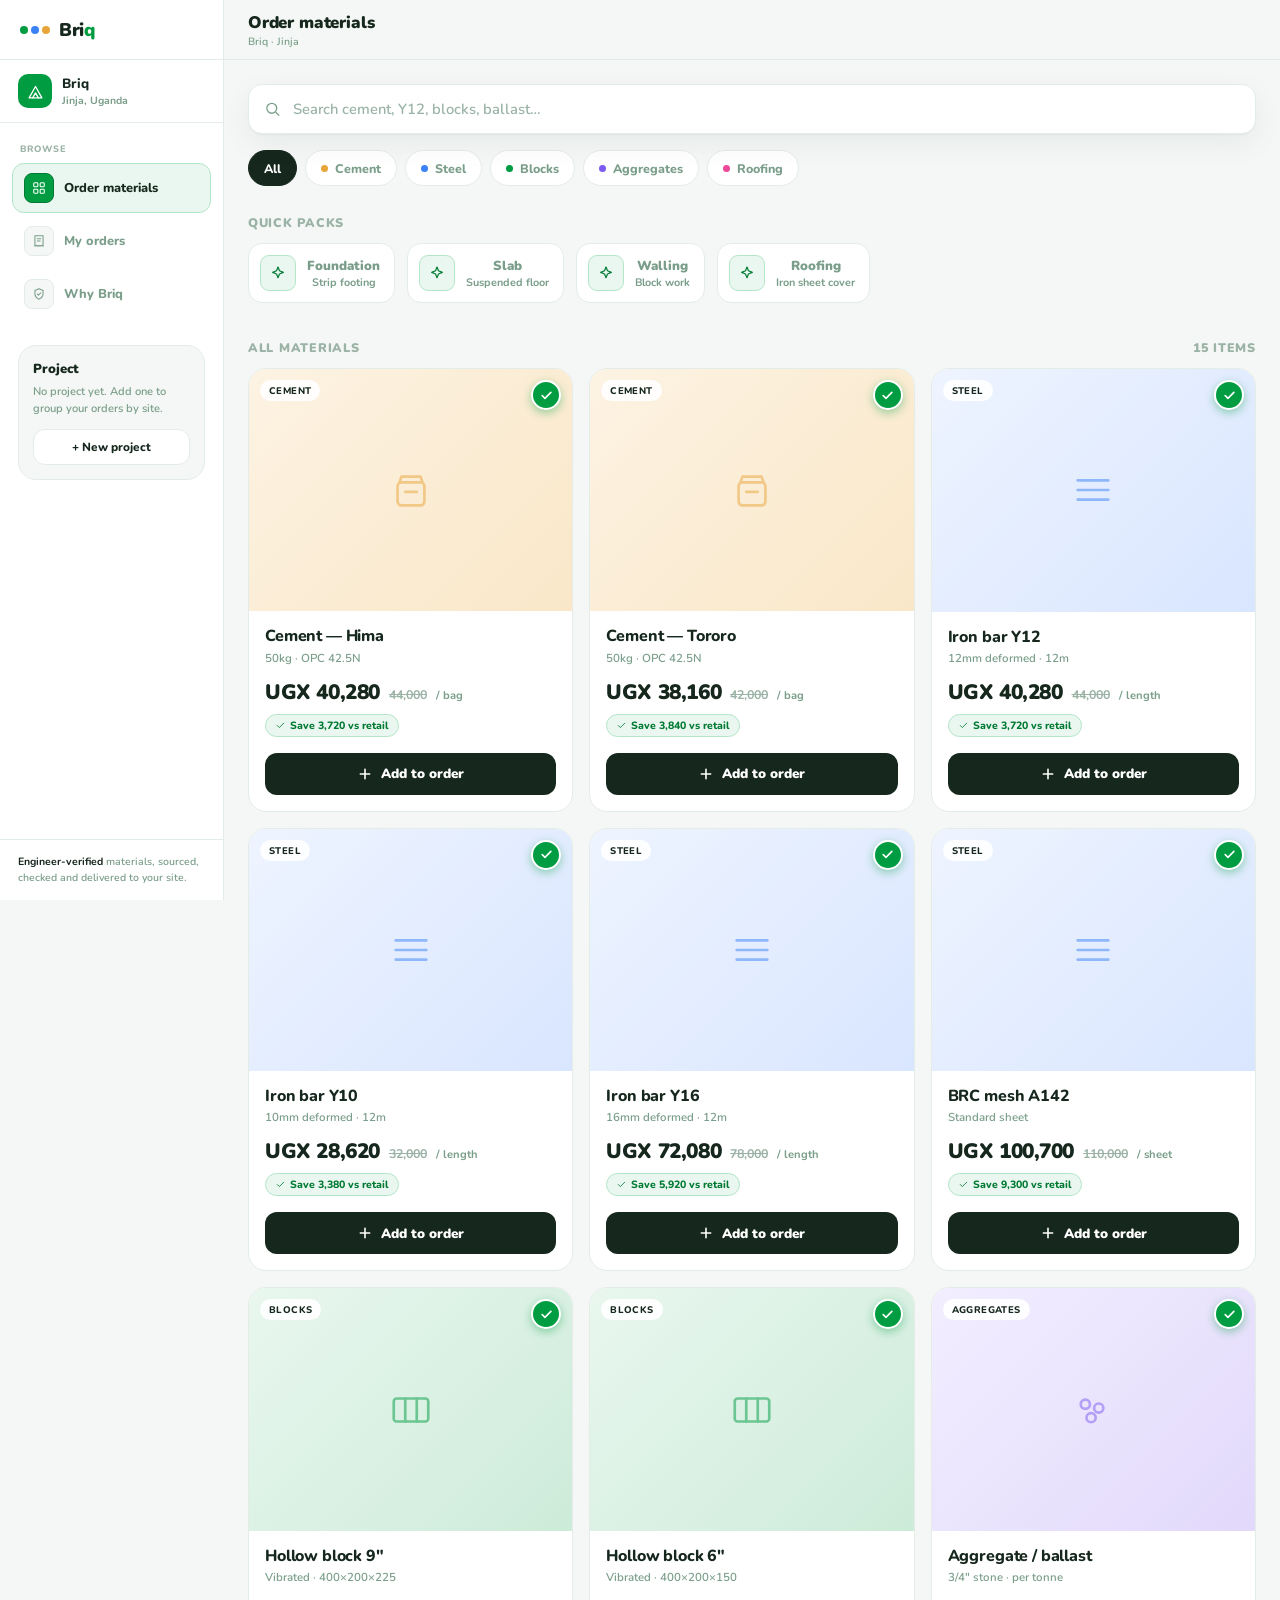
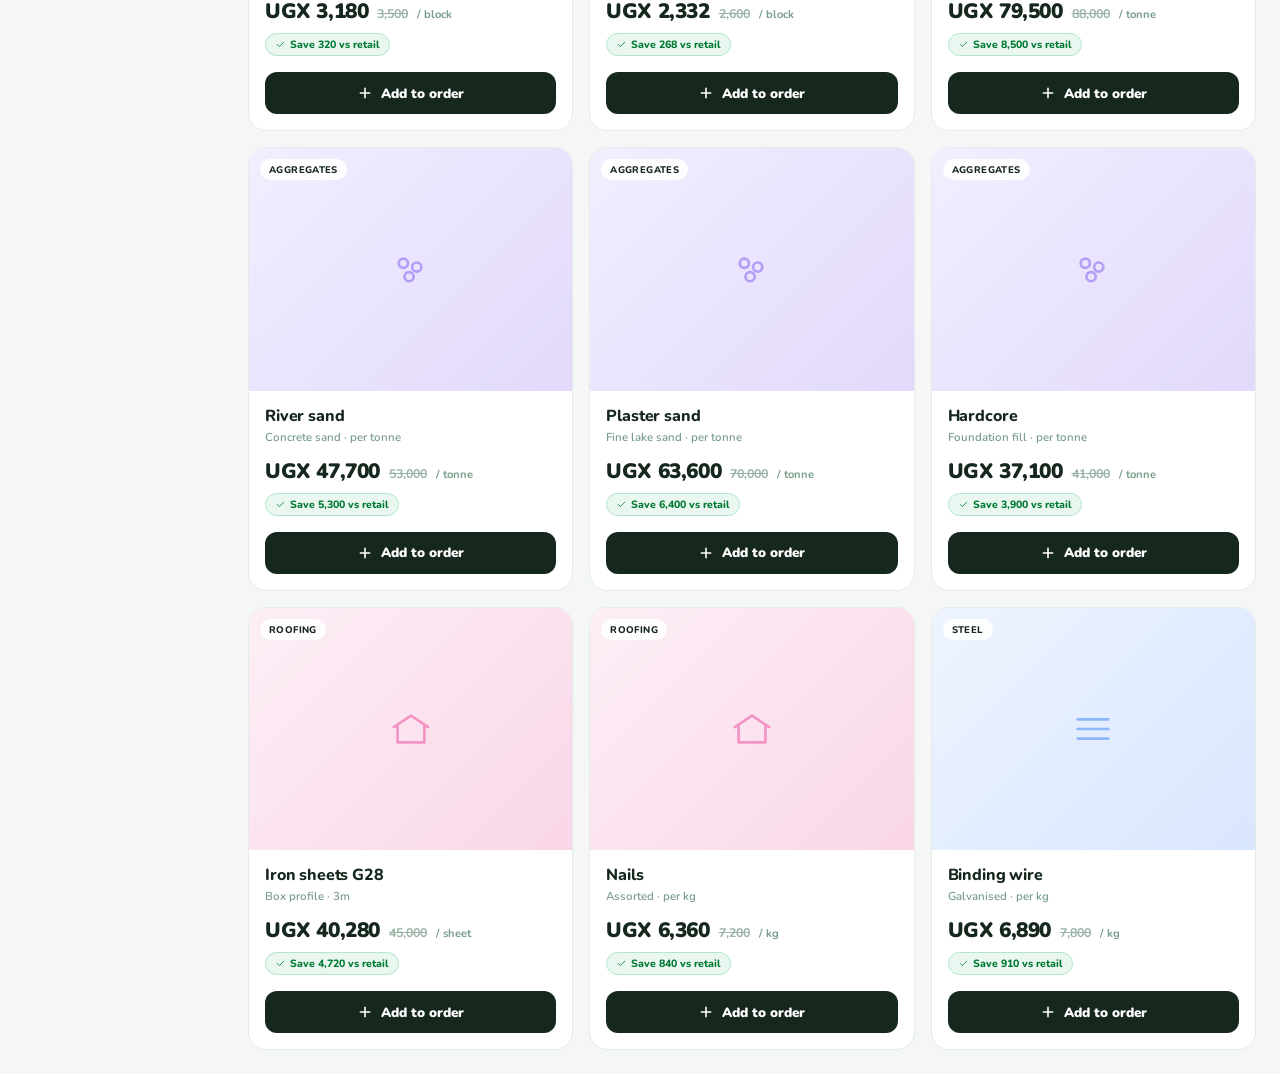
==== briq-products.html @ 8fbcdead "Create briq-products.html" ====
<!DOCTYPE html>
<html lang="en">
<head>
<meta charset="UTF-8">
<meta name="viewport" content="width=device-width,initial-scale=1,viewport-fit=cover">
<title>Briq — Order materials</title>
<link rel="preconnect" href="https://fonts.googleapis.com">
<link rel="preconnect" href="https://fonts.gstatic.com" crossorigin>
<link href="https://fonts.googleapis.com/css2?family=Nunito:wght@400;500;600;700;800;900&family=Varela+Round&display=swap" rel="stylesheet">
<style>
*,*::before,*::after{box-sizing:border-box;margin:0;padding:0}
:root{
  --green:#009c41;--green-dark:#007a33;--green-pale:#eaf7f0;--green-mid:#b3e6c8;
  --white:#fff;--bg:#f4f7f5;--border:#e4ece8;--text:#16271d;--muted:#7a9e8a;--faint:#9bb3a6;
  --amber:#e8a53a;--amber-pale:#fef6e9;--blue:#3b82f6;--blue-pale:#eef4ff;
  --violet:#7c5cf0;--violet-pale:#f2eeff;--pink:#ec4899;--pink-pale:#fdeff6;
  --font:"Varela Round",sans-serif;--font2:"Nunito",sans-serif;
  --r:18px;--r-sm:12px;--ease:cubic-bezier(.4,0,.2,1);
  --sh:0 1px 2px rgba(16,40,28,.04),0 10px 30px rgba(16,40,28,.06);
  --sh-green:0 6px 18px rgba(0,156,65,.28);
  --s1:4px;--s2:8px;--s3:12px;--s4:16px;--s5:24px;--s6:32px;
}
body{font-family:var(--font2);background:var(--bg);color:var(--text);-webkit-font-smoothing:antialiased;overflow-x:hidden}
button{cursor:pointer;font-family:var(--font2);border:none;background:none}
svg{display:block}
.tnum{font-variant-numeric:tabular-nums}

.shell{display:flex;min-height:100vh}

/* sidebar */
.sidebar{width:224px;background:var(--white);border-right:1.5px solid var(--border);display:flex;flex-direction:column;flex-shrink:0;position:sticky;top:0;height:100vh}
.sb-logo{height:60px;padding:0 20px;border-bottom:1.5px solid var(--border);display:flex;align-items:center;gap:9px}
.dots{display:flex;gap:3px}.dots span{width:8px;height:8px;border-radius:50%}
.logo-name{font-weight:900;font-size:1.15rem;letter-spacing:-.02em}.logo-name em{font-style:normal;color:var(--green)}
.sb-user{padding:14px 18px;border-bottom:1.5px solid var(--border);display:flex;align-items:center;gap:10px}
.sb-av{width:34px;height:34px;border-radius:10px;background:var(--green);display:grid;place-items:center}
.sb-av svg{width:17px;height:17px;stroke:#fff;fill:none;stroke-width:1.8;stroke-linecap:round;stroke-linejoin:round}
.sb-un{font-size:.84rem;font-weight:800}.sb-ur{font-size:.66rem;font-weight:700;color:var(--muted)}
.sb-nav{padding:12px 12px;display:flex;flex-direction:column;gap:3px}
.nsec{font-size:.58rem;font-weight:800;letter-spacing:.1em;text-transform:uppercase;color:var(--faint);padding:8px 8px 5px}
.nitem{display:flex;align-items:center;gap:10px;padding:9px 11px;border-radius:var(--r-sm);border:1.5px solid transparent;transition:all .15s;width:100%;text-align:left}
.nitem:hover{background:var(--green-pale)}
.nitem.on{background:var(--green-pale);border-color:var(--green-mid)}
.nic{width:30px;height:30px;border-radius:8px;background:var(--bg);border:1.5px solid var(--border);display:grid;place-items:center;flex-shrink:0;transition:all .15s}
.nitem.on .nic{background:var(--green);border-color:var(--green-dark)}
.nic svg{width:14px;height:14px;stroke:var(--muted);fill:none;stroke-width:1.8;stroke-linecap:round;stroke-linejoin:round}
.nitem.on .nic svg{stroke:#fff}
.nlbl{font-size:.8rem;font-weight:800;color:var(--muted)}.nitem.on .nlbl{color:var(--text)}
.nbadge{margin-left:auto;background:var(--green);color:#fff;font-size:.58rem;font-weight:900;padding:1px 7px;border-radius:100px}
.sb-panel{margin:14px 18px 0;background:var(--bg);border:1.5px solid var(--border);border-radius:var(--r);padding:14px}
.sb-panel .pt{font-size:.82rem;font-weight:900;margin-bottom:6px}
.sb-panel .pn{font-size:.7rem;font-weight:600;color:var(--muted);line-height:1.5;margin-bottom:11px}
.sb-panel button{width:100%;height:36px;border:1.5px solid var(--border);border-radius:var(--r-sm);background:var(--white);font-size:.74rem;font-weight:800;color:var(--text);transition:all .15s}
.sb-panel button:hover{border-color:var(--green-mid);background:var(--green-pale);color:var(--green-dark)}
.sb-bottom{margin-top:auto;padding:14px 18px;border-top:1.5px solid var(--border);font-size:.66rem;font-weight:600;color:var(--muted);line-height:1.5}
.sb-bottom strong{color:var(--text)}

/* main */
.main{flex:1;min-width:0;display:flex;flex-direction:column}
.topbar{height:60px;background:rgba(244,247,245,.85);backdrop-filter:blur(10px);border-bottom:1.5px solid var(--border);display:flex;align-items:center;justify-content:space-between;padding:0 var(--s5);position:sticky;top:0;z-index:50;gap:12px}
.tb-l{display:flex;align-items:center;gap:12px;min-width:0}
.burger{display:none;padding:4px}.burger svg{width:22px;height:22px;stroke:var(--text);fill:none;stroke-width:2;stroke-linecap:round}
.tb-title{font-size:1.05rem;font-weight:900;letter-spacing:-.01em}
.tb-sub{font-size:.66rem;font-weight:600;color:var(--muted)}
.cart-btn{height:40px;padding:0 16px;border-radius:var(--r-sm);background:var(--green);color:#fff;font-weight:900;font-size:.82rem;display:inline-flex;align-items:center;gap:8px;box-shadow:var(--sh-green);transition:all .15s}
.cart-btn:hover{background:var(--green-dark);transform:translateY(-1px)}
.cart-btn svg{width:15px;height:15px;stroke:#fff;fill:none;stroke-width:2.2;stroke-linecap:round;stroke-linejoin:round}
.cart-btn.hide{display:none}

.content{padding:var(--s5);flex:1;max-width:1180px;width:100%;margin:0 auto}

/* search + filter (calm top) */
.searchbar{position:relative;margin-bottom:var(--s4)}
.searchbar svg{position:absolute;left:16px;top:50%;transform:translateY(-50%);width:17px;height:17px;stroke:var(--muted);fill:none;stroke-width:1.8;stroke-linecap:round}
.searchbar input{width:100%;height:50px;border:1.5px solid var(--border);border-radius:14px;background:var(--white);padding:0 16px 0 44px;font-family:var(--font2);font-size:.92rem;font-weight:600;color:var(--text);outline:none;box-shadow:var(--sh);transition:border-color .15s}
.searchbar input:focus{border-color:var(--green)}
.searchbar input::placeholder{color:var(--faint)}

.filters{display:flex;gap:var(--s2);overflow-x:auto;padding-bottom:var(--s1);margin-bottom:var(--s5)}
.filters::-webkit-scrollbar{display:none}
.fchip{flex:none;height:36px;padding:0 15px;border-radius:100px;border:1.5px solid var(--border);background:var(--white);font-size:.78rem;font-weight:800;color:var(--muted);transition:all .15s;display:flex;align-items:center;gap:7px}
.fchip:hover{border-color:var(--green-mid)}
.fchip.on{background:var(--text);color:#fff;border-color:var(--text)}
.fchip .fd{width:7px;height:7px;border-radius:50%}

/* packs strip (secondary) */
.sec-h{display:flex;align-items:baseline;justify-content:space-between;margin-bottom:var(--s3)}
.sec-t{font-size:.78rem;font-weight:900;text-transform:uppercase;letter-spacing:.06em;color:var(--faint)}
.packs{display:flex;gap:var(--s3);overflow-x:auto;padding-bottom:var(--s1);margin-bottom:var(--s6)}
.packs::-webkit-scrollbar{display:none}
.pack{flex:none;display:flex;align-items:center;gap:11px;background:var(--white);border:1.5px solid var(--border);border-radius:14px;padding:11px 14px 11px 11px;transition:all .15s}
.pack:hover{border-color:var(--green-mid);transform:translateY(-1px);box-shadow:var(--sh)}
.pack .pi{width:36px;height:36px;border-radius:9px;background:var(--green-pale);border:1.5px solid var(--green-mid);display:grid;place-items:center;flex-shrink:0}
.pack .pi svg{width:16px;height:16px;stroke:var(--green-dark);fill:none;stroke-width:1.8;stroke-linecap:round;stroke-linejoin:round}
.pack b{font-size:.82rem;font-weight:900;display:block}
.pack span{font-size:.68rem;font-weight:700;color:var(--muted)}

/* PRODUCT GRID — the hero */
.grid{display:grid;grid-template-columns:repeat(3,1fr);gap:var(--s4)}
.pcard{background:var(--white);border:1.5px solid var(--border);border-radius:var(--r);overflow:hidden;transition:transform .18s var(--ease),box-shadow .18s var(--ease),border-color .18s;display:flex;flex-direction:column}
.pcard:hover{transform:translateY(-3px);box-shadow:0 14px 34px rgba(16,40,28,.1);border-color:var(--green-mid)}
.pmedia{position:relative;aspect-ratio:4/3;overflow:hidden}
.pmedia img{position:absolute;inset:0;width:100%;height:100%;object-fit:cover}
.ph{position:absolute;inset:0;display:grid;place-items:center}
.ph svg{width:46px;height:46px;fill:none;stroke-width:1.4;stroke-linecap:round;stroke-linejoin:round;opacity:.5}
.tint-amber{background:linear-gradient(135deg,#fdf3e3,#f9e7c8)}.tint-amber .ph svg{stroke:var(--amber)}
.tint-blue{background:linear-gradient(135deg,#eef4ff,#d9e6ff)}.tint-blue .ph svg{stroke:var(--blue)}
.tint-green{background:linear-gradient(135deg,#e9f7ef,#cdebd9)}.tint-green .ph svg{stroke:var(--green)}
.tint-violet{background:linear-gradient(135deg,#f2eeff,#e2d9fb)}.tint-violet .ph svg{stroke:var(--violet)}
.tint-pink{background:linear-gradient(135deg,#fdeff6,#f9d6e8)}.tint-pink .ph svg{stroke:var(--pink)}
.seal{position:absolute;top:11px;right:11px;width:30px;height:30px;border-radius:50%;background:var(--green);display:grid;place-items:center;box-shadow:0 3px 10px rgba(0,156,65,.4);border:2px solid #fff}
.seal svg{width:15px;height:15px;stroke:#fff;fill:none;stroke-width:2.6;stroke-linecap:round;stroke-linejoin:round}
.cat-tag{position:absolute;top:11px;left:11px;font-size:.6rem;font-weight:800;letter-spacing:.04em;text-transform:uppercase;color:var(--text);background:rgba(255,255,255,.9);backdrop-filter:blur(4px);padding:4px 9px;border-radius:100px}
.pbody{padding:var(--s4);display:flex;flex-direction:column;flex:1}
.pname{font-size:1rem;font-weight:800;letter-spacing:-.01em;line-height:1.2}
.pspec{font-size:.72rem;font-weight:600;color:var(--muted);margin-top:3px}
.pprice{margin-top:var(--s3);display:flex;align-items:baseline;gap:9px;flex-wrap:wrap}
.p-now{font-size:1.3rem;font-weight:900;letter-spacing:-.02em}
.p-was{font-size:.78rem;font-weight:700;color:var(--faint);text-decoration:line-through}
.p-unit{font-size:.7rem;font-weight:700;color:var(--muted)}
.save{display:inline-flex;align-items:center;gap:4px;margin-top:var(--s2);align-self:flex-start;font-size:.66rem;font-weight:800;color:var(--green-dark);background:var(--green-pale);border:1px solid var(--green-mid);padding:3px 9px;border-radius:100px}
.padd{margin-top:var(--s4)}
.add-full{width:100%;height:42px;border-radius:var(--r-sm);background:var(--text);color:#fff;font-weight:900;font-size:.84rem;display:flex;align-items:center;justify-content:center;gap:8px;transition:all .15s}
.add-full:hover{background:var(--green-dark)}
.add-full:active{transform:scale(.97)}
.add-full svg{width:16px;height:16px;stroke:#fff;fill:none;stroke-width:2.4;stroke-linecap:round;stroke-linejoin:round}
.stepper{display:flex;align-items:center;justify-content:space-between;height:42px;border:1.5px solid var(--green-mid);background:var(--green-pale);border-radius:var(--r-sm);overflow:hidden}
.stepper button{width:46px;height:100%;color:var(--green-dark);display:grid;place-items:center}
.stepper button:active{background:var(--green-mid)}
.stepper button svg{width:16px;height:16px;stroke:currentColor;fill:none;stroke-width:2.6;stroke-linecap:round}
.stepper .qn{font-weight:900;font-size:.95rem;color:var(--green-dark)}

/* review modal */
.modal-bg{position:fixed;inset:0;background:rgba(16,39,29,.55);backdrop-filter:blur(8px);z-index:500;display:flex;align-items:center;justify-content:center;padding:20px;opacity:0;pointer-events:none;transition:opacity .2s}
.modal-bg.open{opacity:1;pointer-events:all}
.modal{background:var(--white);border-radius:var(--r);width:100%;max-width:460px;max-height:90vh;display:flex;flex-direction:column;overflow:hidden;transform:scale(.96) translateY(10px);transition:transform .22s;box-shadow:0 30px 60px rgba(0,0,0,.25)}
.modal-bg.open .modal{transform:none}
.mhead{padding:18px 22px;border-bottom:1.5px solid var(--border);display:flex;align-items:center;justify-content:space-between}
.mhead h3{font-family:var(--font);font-size:1.1rem}
.mx{font-size:1.4rem;color:var(--muted);padding:2px 8px;border-radius:8px}.mx:hover{background:var(--bg)}
.mbody{padding:18px 22px;overflow-y:auto}
.mline{display:flex;justify-content:space-between;gap:12px;padding:11px 0;border-bottom:1px solid var(--border)}
.mline .ln{font-size:.84rem;font-weight:700}.mline .lq{font-size:.7rem;font-weight:600;color:var(--muted);margin-top:2px}
.mline .lp{font-weight:900;white-space:nowrap}
.mtot{display:flex;justify-content:space-between;padding:6px 0;font-size:.82rem;font-weight:700;color:var(--muted)}
.mtot.sv{color:var(--green-dark);font-weight:800}
.mtot.grand{color:var(--text);font-size:1.2rem;font-family:var(--font);padding-top:12px;margin-top:6px;border-top:1.5px solid var(--border)}
.mnote{font-size:.7rem;font-weight:700;color:var(--muted);background:var(--green-pale);border:1px solid var(--green-mid);border-radius:10px;padding:9px 12px;margin-top:14px;display:flex;gap:8px;align-items:center}
.mnote svg{width:14px;height:14px;stroke:var(--green-dark);fill:none;stroke-width:2;flex-shrink:0}
.mbtn{width:100%;height:48px;border-radius:var(--r-sm);background:var(--green);color:#fff;font-weight:900;font-size:.92rem;box-shadow:var(--sh-green);margin-top:16px;transition:all .15s}
.mbtn:hover{background:var(--green-dark);transform:translateY(-1px)}

/* mobile bits */
.cart-bar{display:none;position:fixed;left:0;right:0;bottom:62px;z-index:60;padding:0 12px 8px}
.cart-bar .in{background:var(--green);color:#fff;border-radius:16px;padding:13px 16px;display:flex;align-items:center;justify-content:space-between;box-shadow:0 8px 26px rgba(0,156,65,.4)}
.cart-bar b{font-size:1rem;font-weight:900}.cart-bar span{display:block;font-size:.66rem;font-weight:700;opacity:.9}
.cart-bar .go{font-weight:900;font-size:.84rem;display:flex;align-items:center;gap:6px}.cart-bar .go svg{width:15px;height:15px;stroke:#fff;fill:none;stroke-width:2.4}
.bnav{display:none;position:fixed;left:0;right:0;bottom:0;z-index:65;background:rgba(255,255,255,.96);backdrop-filter:blur(12px);border-top:1.5px solid var(--border);padding:6px 6px calc(6px + env(safe-area-inset-bottom))}
.bnav .row{display:flex}
.bn{flex:1;display:flex;flex-direction:column;align-items:center;gap:3px;padding:6px 0;color:var(--muted);font-weight:800;font-size:.62rem}
.bn.on{color:var(--green)}.bn svg{width:21px;height:21px;stroke:currentColor;fill:none;stroke-width:1.9;stroke-linecap:round;stroke-linejoin:round}
.overlay{display:none;position:fixed;inset:0;background:rgba(16,39,29,.5);z-index:300}
.toast{position:fixed;bottom:24px;left:50%;transform:translateX(-50%) translateY(12px);background:var(--text);color:#fff;padding:12px 20px;border-radius:12px;font-weight:800;font-size:.82rem;z-index:9999;opacity:0;transition:all .22s;box-shadow:0 8px 26px rgba(0,0,0,.25);pointer-events:none;border-left:3px solid var(--green)}
.toast.show{opacity:1;transform:translateX(-50%)}

@media(max-width:980px){.grid{grid-template-columns:repeat(2,1fr)}}
@media(max-width:768px){
  .sidebar{position:fixed;left:-280px;top:0;bottom:0;width:260px;z-index:400;transition:left .28s var(--ease)}
  .sidebar.open{left:0;box-shadow:6px 0 32px rgba(0,0,0,.18)}
  .overlay.show{display:block}
  .burger{display:block}.cart-btn{display:none}
  .content{padding:16px 14px 150px}.topbar{padding:0 14px}
  .cart-bar{display:block}.bnav{display:block}
}
@media(max-width:480px){
  .grid{gap:12px}.pbody{padding:13px}.p-now{font-size:1.15rem}.pname{font-size:.9rem}
  .modal-bg{align-items:flex-end;padding:0}.modal{max-width:100%;border-radius:18px 18px 0 0;max-height:92vh}
}
@media(prefers-reduced-motion:reduce){*{transition:none!important}}
</style>
</head>
<body>
<div class="shell">
  <aside class="sidebar" id="sidebar">
    <div class="sb-logo"><span class="dots"><span style="background:#009c41"></span><span style="background:#3b82f6"></span><span style="background:#e8a53a"></span></span><span class="logo-name">Bri<em>q</em></span></div>
    <div class="sb-user"><div class="sb-av"><svg viewBox="0 0 24 24"><path d="M3 21l9-16 9 16z"/><path d="M8 21l4-7 4 7"/></svg></div><div><div class="sb-un">Briq</div><div class="sb-ur">Jinja, Uganda</div></div></div>
    <nav class="sb-nav">
      <div class="nsec">Browse</div>
      <button class="nitem on"><span class="nic"><svg viewBox="0 0 24 24"><rect x="3" y="3" width="7" height="7" rx="1.5"/><rect x="14" y="3" width="7" height="7" rx="1.5"/><rect x="3" y="14" width="7" height="7" rx="1.5"/><rect x="14" y="14" width="7" height="7" rx="1.5"/></svg></span><span class="nlbl">Order materials</span><span class="nbadge" id="navCount" style="display:none"></span></button>
      <button class="nitem"><span class="nic"><svg viewBox="0 0 24 24"><path d="M5 3h14v18l-2.5-1.6L14 21l-2-1.6L10 21l-2.5-1.6L5 21z"/><path d="M9 8h6M9 12h5"/></svg></span><span class="nlbl">My orders</span></button>
      <button class="nitem"><span class="nic"><svg viewBox="0 0 24 24"><path d="M12 3l7 3v5c0 4.5-3 8-7 10-4-2-7-5.5-7-10V6z"/><path d="M9 12l2 2 4-4"/></svg></span><span class="nlbl">Why Briq</span></button>
    </nav>
    <div class="sb-panel"><div class="pt">Project</div><div class="pn">No project yet. Add one to group your orders by site.</div><button>+ New project</button></div>
    <div class="sb-bottom"><strong>Engineer-verified</strong> materials, sourced, checked and delivered to your site.</div>
  </aside>
  <div class="overlay" id="overlay" onclick="closeSide()"></div>

  <div class="main">
    <header class="topbar">
      <div class="tb-l">
        <button class="burger" onclick="openSide()"><svg viewBox="0 0 24 24"><path d="M3 6h18M3 12h18M3 18h18"/></svg></button>
        <div><div class="tb-title">Order materials</div><div class="tb-sub">Briq · Jinja</div></div>
      </div>
      <button class="cart-btn hide" id="cartTop" onclick="openReview()"></button>
    </header>

    <main class="content">
      <div class="searchbar"><svg viewBox="0 0 24 24"><circle cx="11" cy="11" r="7"/><path d="M21 21l-4-4"/></svg><input placeholder="Search cement, Y12, blocks, ballast…" oninput="setSearch(this.value)"></div>
      <div class="filters" id="filters"></div>

      <div class="sec-h"><span class="sec-t">Quick packs</span></div>
      <div class="packs" id="packs"></div>

      <div class="sec-h"><span class="sec-t" id="gridTitle">All materials</span><span class="sec-t tnum" id="gridCount"></span></div>
      <div class="grid" id="grid"></div>
    </main>
  </div>
</div>

<div class="cart-bar" id="cartBar"></div>
<nav class="bnav"><div class="row">
  <button class="bn on"><svg viewBox="0 0 24 24"><rect x="3" y="3" width="7" height="7" rx="1.5"/><rect x="14" y="3" width="7" height="7" rx="1.5"/><rect x="3" y="14" width="7" height="7" rx="1.5"/><rect x="14" y="14" width="7" height="7" rx="1.5"/></svg>Materials</button>
  <button class="bn"><svg viewBox="0 0 24 24"><path d="M5 3h14v18l-2.5-1.6L14 21l-2-1.6L10 21l-2.5-1.6L5 21z"/><path d="M9 8h6M9 12h5"/></svg>Orders</button>
  <button class="bn"><svg viewBox="0 0 24 24"><path d="M12 3l7 3v5c0 4.5-3 8-7 10-4-2-7-5.5-7-10V6z"/><path d="M9 12l2 2 4-4"/></svg>Why Briq</button>
</div></nav>

<div class="modal-bg" id="modal"><div class="modal" id="modalCard"></div></div>
<div class="toast" id="toast"></div>

<script>
const FEE=0.06;
const ICON={cement:'<path d="M6 8l1-3h10l1 3"/><rect x="5" y="8" width="14" height="12" rx="2"/><path d="M9 13h6"/>',steel:'<path d="M4 7h16M4 12h16M4 17h16"/>',block:'<rect x="3" y="6" width="18" height="12" rx="1.5"/><path d="M9 6v12M15 6v12"/>',aggregate:'<circle cx="8" cy="9" r="2.4"/><circle cx="15" cy="11" r="2.4"/><circle cx="11" cy="16" r="2.4"/>',roof:'<path d="M3 11l9-6 9 6"/><path d="M5 10v9h14v-9"/>'};
const GMETA={Cement:{t:"amber",i:"cement"},Steel:{t:"blue",i:"steel"},Blocks:{t:"green",i:"block"},Aggregates:{t:"violet",i:"aggregate"},Roofing:{t:"pink",i:"roof"}};
function sv(n,s){return`<svg viewBox="0 0 24 24" fill="none" stroke="currentColor" stroke-width="1.8" stroke-linecap="round" stroke-linejoin="round" width="${s||16}" height="${s||16}">${n}</svg>`}
const CHECK='<path d="M5 12l4.5 4.5L19 7"/>',PLUS='<path d="M12 5v14M5 12h14"/>',MINUS='<path d="M5 12h14"/>',CART='<path d="M4 5h2l2 11h9l2-7H7"/><circle cx="9" cy="20" r="1.4"/><circle cx="17" cy="20" r="1.4"/>',SPARK='<path d="M12 3l2.2 5.6L20 11l-5.8 2.4L12 19l-2.2-5.6L4 11l5.8-2.4z"/>';

const MAT=[
  ["cem-hima","Cement — Hima","50kg · OPC 42.5N","Cement","bag",38000,44000,1],
  ["cem-tororo","Cement — Tororo","50kg · OPC 42.5N","Cement","bag",36000,42000,1],
  ["bar-y12","Iron bar Y12","12mm deformed · 12m","Steel","length",38000,44000,1],
  ["bar-y10","Iron bar Y10","10mm deformed · 12m","Steel","length",27000,32000,1],
  ["bar-y16","Iron bar Y16","16mm deformed · 12m","Steel","length",68000,78000,1],
  ["brc","BRC mesh A142","Standard sheet","Steel","sheet",95000,110000,1],
  ["block-9",'Hollow block 9"',"Vibrated · 400×200×225","Blocks","block",3000,3500,1],
  ["block-6",'Hollow block 6"',"Vibrated · 400×200×150","Blocks","block",2200,2600,1],
  ["ballast","Aggregate / ballast",'3/4" stone · per tonne',"Aggregates","tonne",75000,88000,1],
  ["sand-river","River sand","Concrete sand · per tonne","Aggregates","tonne",45000,53000,0],
  ["sand-lake","Plaster sand","Fine lake sand · per tonne","Aggregates","tonne",60000,70000,0],
  ["hardcore","Hardcore","Foundation fill · per tonne","Aggregates","tonne",35000,41000,0],
  ["sheet-28","Iron sheets G28","Box profile · 3m","Roofing","sheet",38000,45000,0],
  ["nails","Nails","Assorted · per kg","Roofing","kg",6000,7200,0],
  ["wire","Binding wire","Galvanised · per kg","Steel","kg",6500,7800,0],
].map(([id,name,spec,group,unit,supplier,retail,v])=>{const brik=Math.round(supplier*(1+FEE));return{id,name,spec,group,unit,supplier,retail,verified:!!v,brik,save:retail-brik}});
const PACKS=[["Foundation","Strip footing"],["Slab","Suspended floor"],["Walling","Block work"],["Roofing","Iron sheet cover"]];
const CATS=["All","Cement","Steel","Blocks","Aggregates","Roofing"];
const DOT={Cement:"var(--amber)",Steel:"var(--blue)",Blocks:"var(--green)",Aggregates:"var(--violet)",Roofing:"var(--pink)"};

let cart={},cat="All",q="";
const fmt=n=>"UGX "+Math.round(n).toLocaleString("en-UG"),shh=n=>Math.round(n).toLocaleString("en-UG");
const M=id=>MAT.find(m=>m.id===id);
const lines=()=>Object.entries(cart).map(([id,n])=>{const m=M(id);return{...m,qty:n,lt:m.brik*n,ls:m.save*n}});
const grand=()=>lines().reduce((s,l)=>s+l.lt,0),supTot=()=>lines().reduce((s,l)=>s+l.supplier*l.qty,0),saveTot=()=>lines().reduce((s,l)=>s+l.ls,0),count=()=>lines().reduce((s,l)=>s+l.qty,0);

function setCat(c){cat=c;render()}
function setSearch(v){q=v.toLowerCase();render()}
function bump(id,d){const n=Math.max(0,(cart[id]||0)+d);if(n===0)delete cart[id];else cart[id]=n;render()}
function addPack(){toast("Pack added to cart");["cem-hima","ballast","bar-y12"].forEach(id=>cart[id]=(cart[id]||0)+5);render()}
function openSide(){sidebar.classList.add("open");overlay.classList.add("show")}
function closeSide(){sidebar.classList.remove("open");overlay.classList.remove("show")}
function toast(m){const t=document.getElementById("toast");t.textContent=m;t.classList.add("show");clearTimeout(t._t);t._t=setTimeout(()=>t.classList.remove("show"),2200)}
function openReview(){if(!count())return;renderModal();modal.classList.add("open")}
function closeReview(){modal.classList.remove("open")}
function place(){cart={};closeReview();toast("Order placed · we'll confirm your slot");render()}

function render(){
  // filters
  document.getElementById("filters").innerHTML=CATS.map(c=>{
    const dot=c!=="All"?`<span class="fd" style="background:${DOT[c]}"></span>`:"";
    return `<button class="fchip ${cat===c?"on":""}" onclick="setCat('${c}')">${dot}${c}</button>`;
  }).join("");
  // packs
  document.getElementById("packs").innerHTML=PACKS.map(([n,s])=>`<button class="pack" onclick="addPack()"><span class="pi">${sv(SPARK,16)}</span><span><b>${n}</b><span>${s}</span></span></button>`).join("");
  // grid
  let list=MAT.filter(m=>(cat==="All"||m.group===cat)&&(!q||m.name.toLowerCase().includes(q)||m.spec.toLowerCase().includes(q)));
  document.getElementById("gridTitle").textContent=cat==="All"?"All materials":cat;
  document.getElementById("gridCount").textContent=list.length+" item"+(list.length!==1?"s":"");
  document.getElementById("grid").innerHTML=list.map(m=>{
    const mt=GMETA[m.group],n=cart[m.id]||0;
    const ctrl=n===0
      ?`<button class="add-full" onclick="bump('${m.id}',1)">${sv(PLUS,16)} Add to order</button>`
      :`<div class="stepper"><button onclick="bump('${m.id}',-1)">${sv(MINUS,16)}</button><span class="qn tnum">${n}</span><button onclick="bump('${m.id}',1)">${sv(PLUS,16)}</button></div>`;
    return `<div class="pcard"><div class="pmedia tint-${mt.t}">
      <div class="ph">${sv(ICON[mt.i],46)}</div>
      <img src="images/${m.id}.jpg" alt="${m.name}" onerror="this.style.display='none'">
      <span class="cat-tag">${m.group}</span>
      ${m.verified?`<span class="seal" title="Engineer-verified">${sv(CHECK,15)}</span>`:""}
    </div>
    <div class="pbody"><div class="pname">${m.name}</div><div class="pspec">${m.spec}</div>
      <div class="pprice"><span class="p-now tnum">${fmt(m.brik)}</span><span class="p-was tnum">${shh(m.retail)}</span><span class="p-unit">/ ${m.unit}</span></div>
      <span class="save">${sv(CHECK,11)} Save ${shh(m.save)} vs retail</span>
      <div class="padd">${ctrl}</div>
    </div></div>`;
  }).join("");
  // cart surfaces
  const ct=document.getElementById("cartTop");
  if(count()){ct.classList.remove("hide");ct.innerHTML=`${sv(CART,15)} ${fmt(grand())} · ${count()}`}else ct.classList.add("hide");
  const nb=document.getElementById("navCount");if(count()){nb.style.display="inline-block";nb.textContent=count()}else nb.style.display="none";
  document.getElementById("cartBar").innerHTML=count()?`<div class="in" onclick="openReview()"><div><b class="tnum">${fmt(grand())}</b><span>${count()} item${count()>1?"s":""} · save ${fmt(saveTot())}</span></div><div class="go">Review ${sv(CHECK,15)}</div></div>`:"";
}

function renderModal(){
  const ls=lines().map(l=>`<div class="mline"><div><div class="ln">${l.name}</div><div class="lq tnum">${l.qty} × ${fmt(l.brik)} / ${l.unit}</div></div><div class="lp tnum">${fmt(l.lt)}</div></div>`).join("");
  document.getElementById("modalCard").innerHTML=`<div class="mhead"><h3>Review order</h3><button class="mx" onclick="closeReview()">×</button></div>
  <div class="mbody">${ls}
    <div style="margin-top:8px"><div class="mtot"><span>Supplier cost</span><span class="tnum">${fmt(supTot())}</span></div>
    <div class="mtot"><span>Briq fee (6%)</span><span class="tnum">${fmt(grand()-supTot())}</span></div>
    <div class="mtot sv"><span>You save vs retail</span><span class="tnum">${fmt(saveTot())}</span></div>
    <div class="mtot grand"><span>Total</span><span class="tnum">${fmt(grand())}</span></div></div>
    <div class="mnote">${sv(CHECK,14)} Every line is engineer-verified. Wrong spec or it fails — replaced free.</div>
    <button class="mbtn" onclick="place()">Place order · pay on delivery</button></div>`;
}
render();
</script>
</body>
</html>
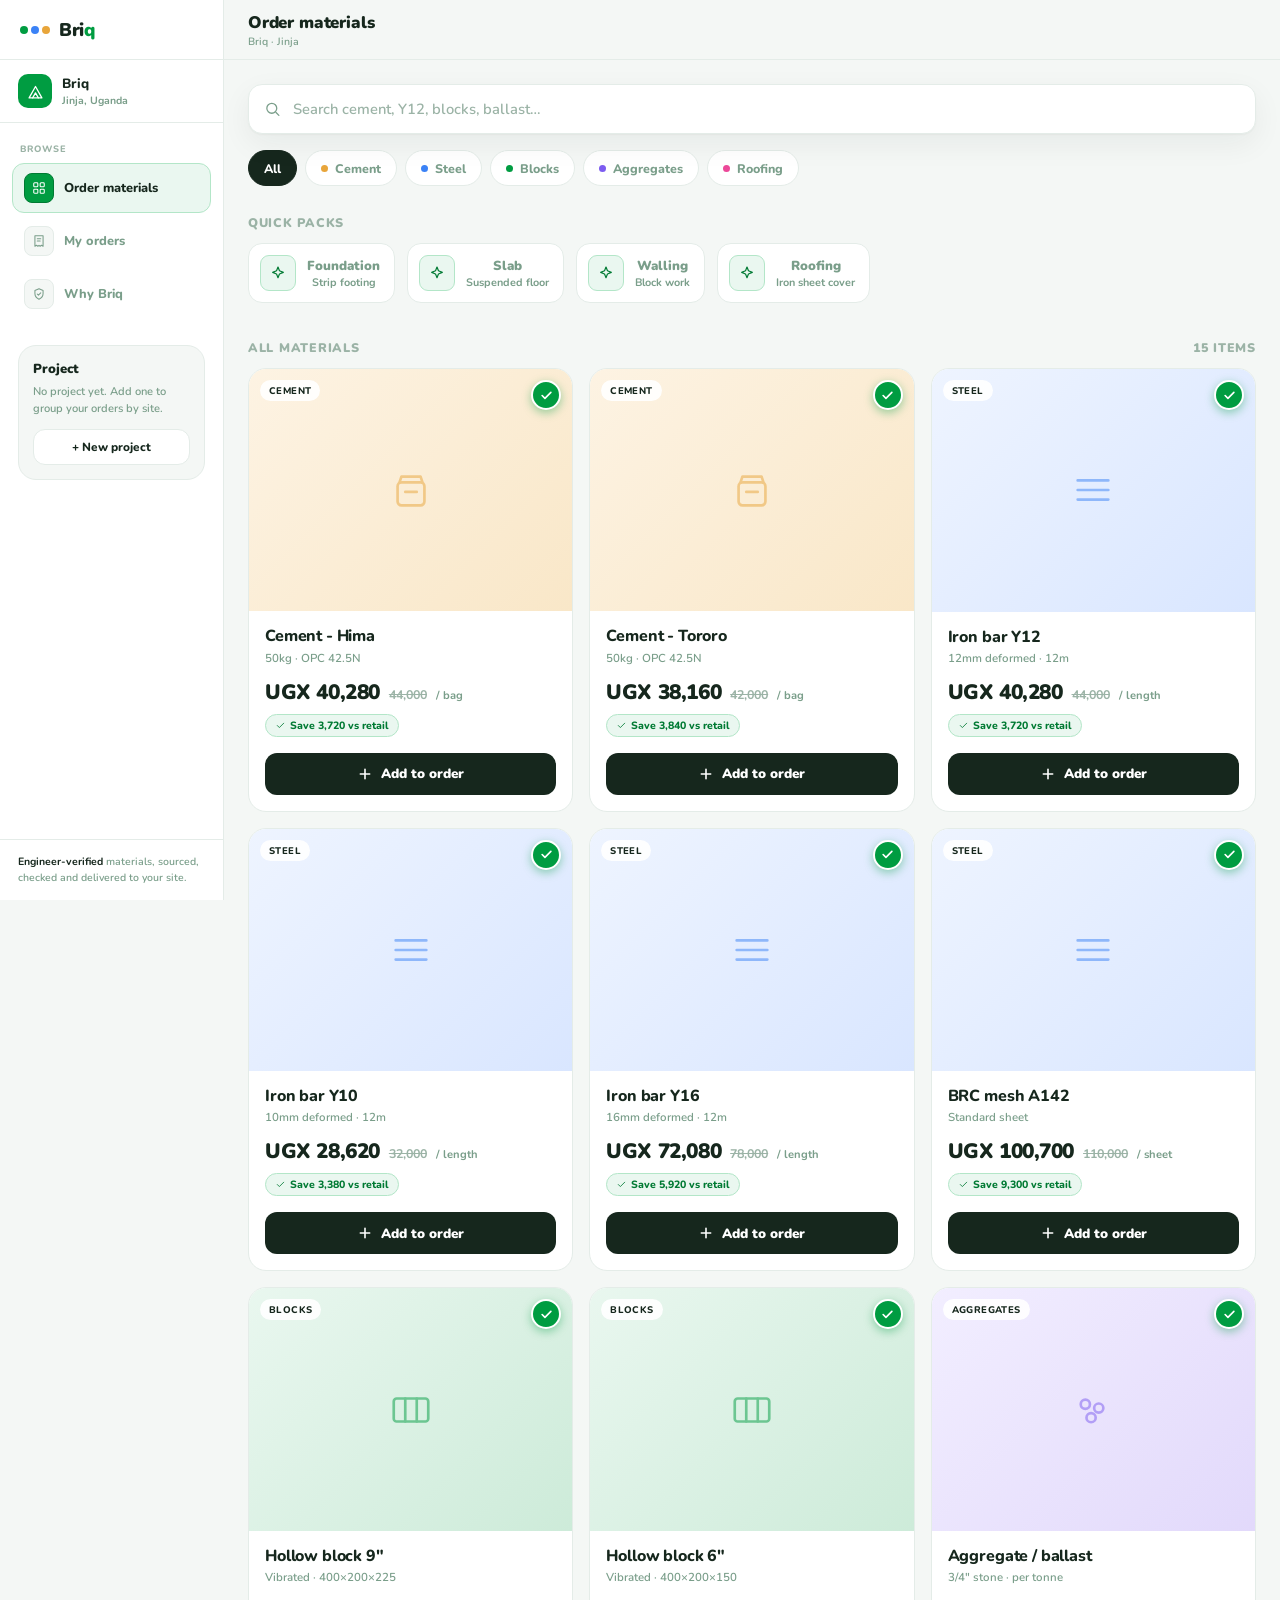
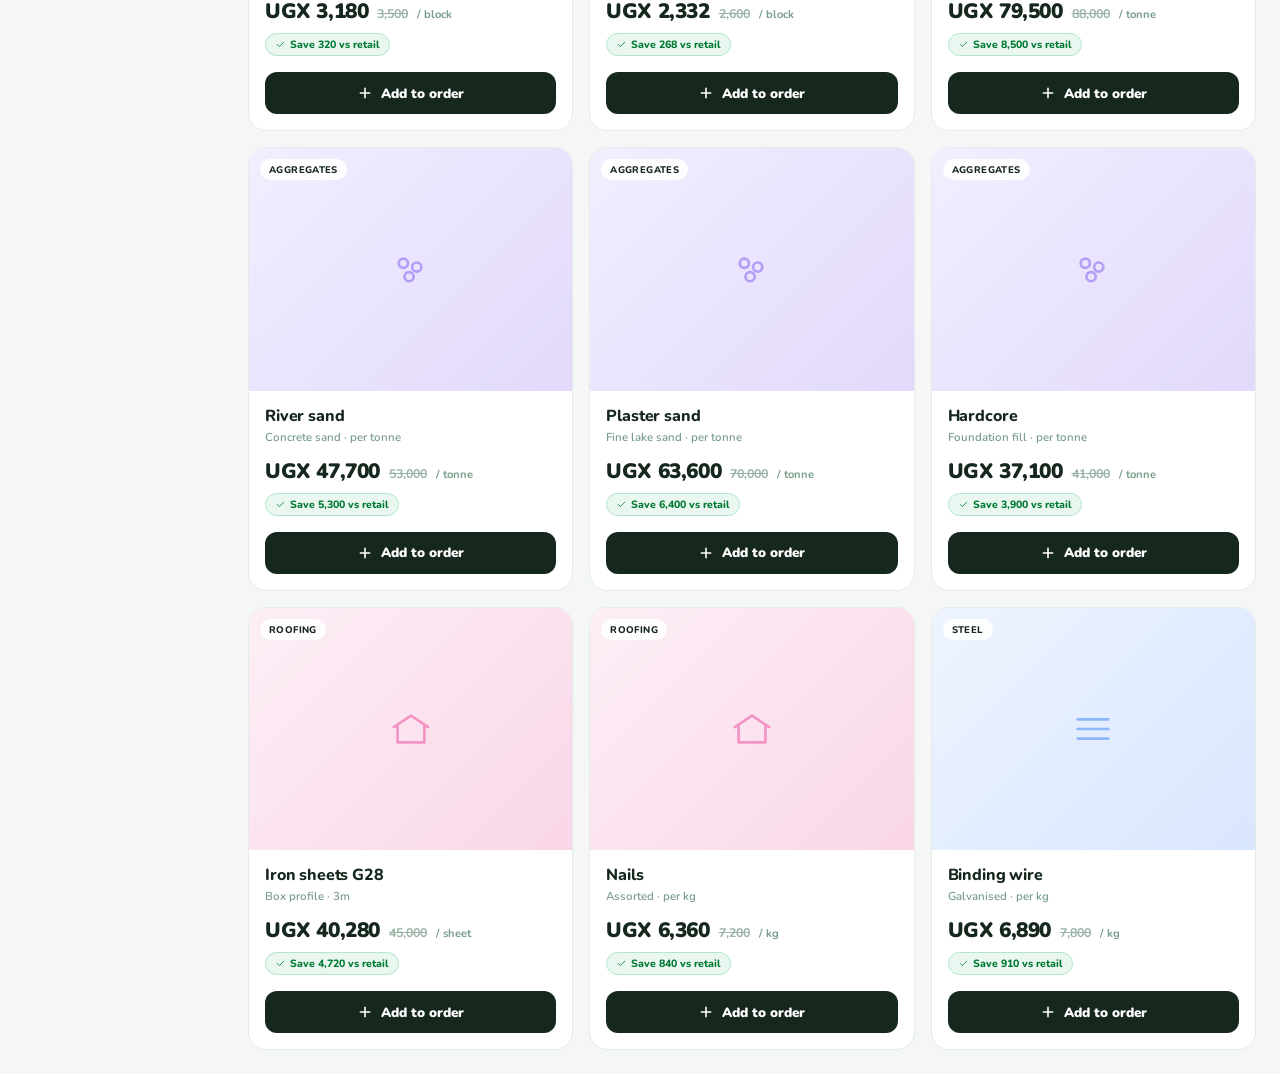
==== commit b2c47e4a: "No em" ====
--- a/briq-products.html
+++ b/briq-products.html
@@ -3,7 +3,7 @@
 <head>
 <meta charset="UTF-8">
 <meta name="viewport" content="width=device-width,initial-scale=1,viewport-fit=cover">
-<title>Briq — Order materials</title>
+<title>Briq - Order materials</title>
 <link rel="preconnect" href="https://fonts.googleapis.com">
 <link rel="preconnect" href="https://fonts.gstatic.com" crossorigin>
 <link href="https://fonts.googleapis.com/css2?family=Nunito:wght@400;500;600;700;800;900&family=Varela+Round&display=swap" rel="stylesheet">
@@ -95,7 +95,7 @@
 .pack b{font-size:.82rem;font-weight:900;display:block}
 .pack span{font-size:.68rem;font-weight:700;color:var(--muted)}
 
-/* PRODUCT GRID — the hero */
+/* PRODUCT GRID - the hero */
 .grid{display:grid;grid-template-columns:repeat(3,1fr);gap:var(--s4)}
 .pcard{background:var(--white);border:1.5px solid var(--border);border-radius:var(--r);overflow:hidden;transition:transform .18s var(--ease),box-shadow .18s var(--ease),border-color .18s;display:flex;flex-direction:column}
 .pcard:hover{transform:translateY(-3px);box-shadow:0 14px 34px rgba(16,40,28,.1);border-color:var(--green-mid)}
@@ -235,8 +235,8 @@
 const CHECK='<path d="M5 12l4.5 4.5L19 7"/>',PLUS='<path d="M12 5v14M5 12h14"/>',MINUS='<path d="M5 12h14"/>',CART='<path d="M4 5h2l2 11h9l2-7H7"/><circle cx="9" cy="20" r="1.4"/><circle cx="17" cy="20" r="1.4"/>',SPARK='<path d="M12 3l2.2 5.6L20 11l-5.8 2.4L12 19l-2.2-5.6L4 11l5.8-2.4z"/>';
 
 const MAT=[
-  ["cem-hima","Cement — Hima","50kg · OPC 42.5N","Cement","bag",38000,44000,1],
-  ["cem-tororo","Cement — Tororo","50kg · OPC 42.5N","Cement","bag",36000,42000,1],
+  ["cem-hima","Cement - Hima","50kg · OPC 42.5N","Cement","bag",38000,44000,1],
+  ["cem-tororo","Cement - Tororo","50kg · OPC 42.5N","Cement","bag",36000,42000,1],
   ["bar-y12","Iron bar Y12","12mm deformed · 12m","Steel","length",38000,44000,1],
   ["bar-y10","Iron bar Y10","10mm deformed · 12m","Steel","length",27000,32000,1],
   ["bar-y16","Iron bar Y16","16mm deformed · 12m","Steel","length",68000,78000,1],
@@ -316,7 +316,7 @@
     <div class="mtot"><span>Briq fee (6%)</span><span class="tnum">${fmt(grand()-supTot())}</span></div>
     <div class="mtot sv"><span>You save vs retail</span><span class="tnum">${fmt(saveTot())}</span></div>
     <div class="mtot grand"><span>Total</span><span class="tnum">${fmt(grand())}</span></div></div>
-    <div class="mnote">${sv(CHECK,14)} Every line is engineer-verified. Wrong spec or it fails — replaced free.</div>
+    <div class="mnote">${sv(CHECK,14)} Every line is engineer-verified. Wrong spec or it fails - replaced free.</div>
     <button class="mbtn" onclick="place()">Place order · pay on delivery</button></div>`;
 }
 render();
